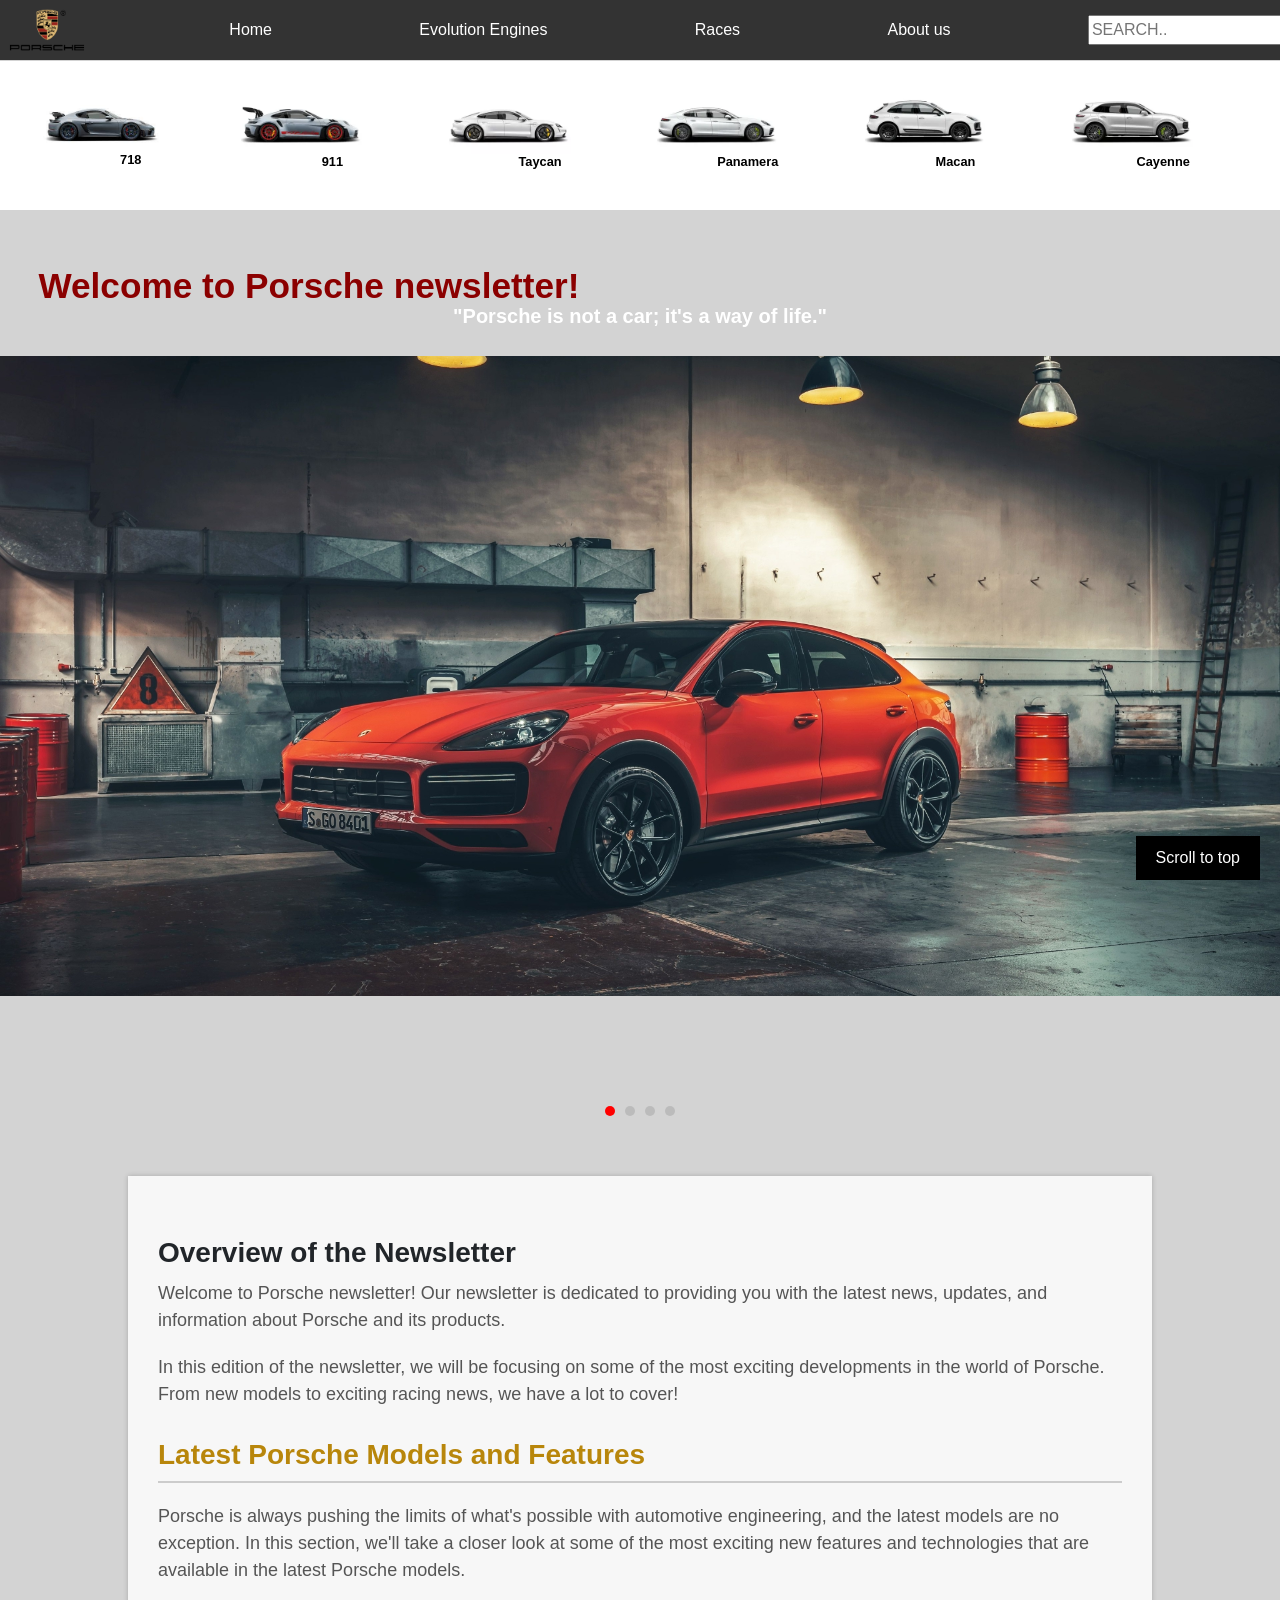
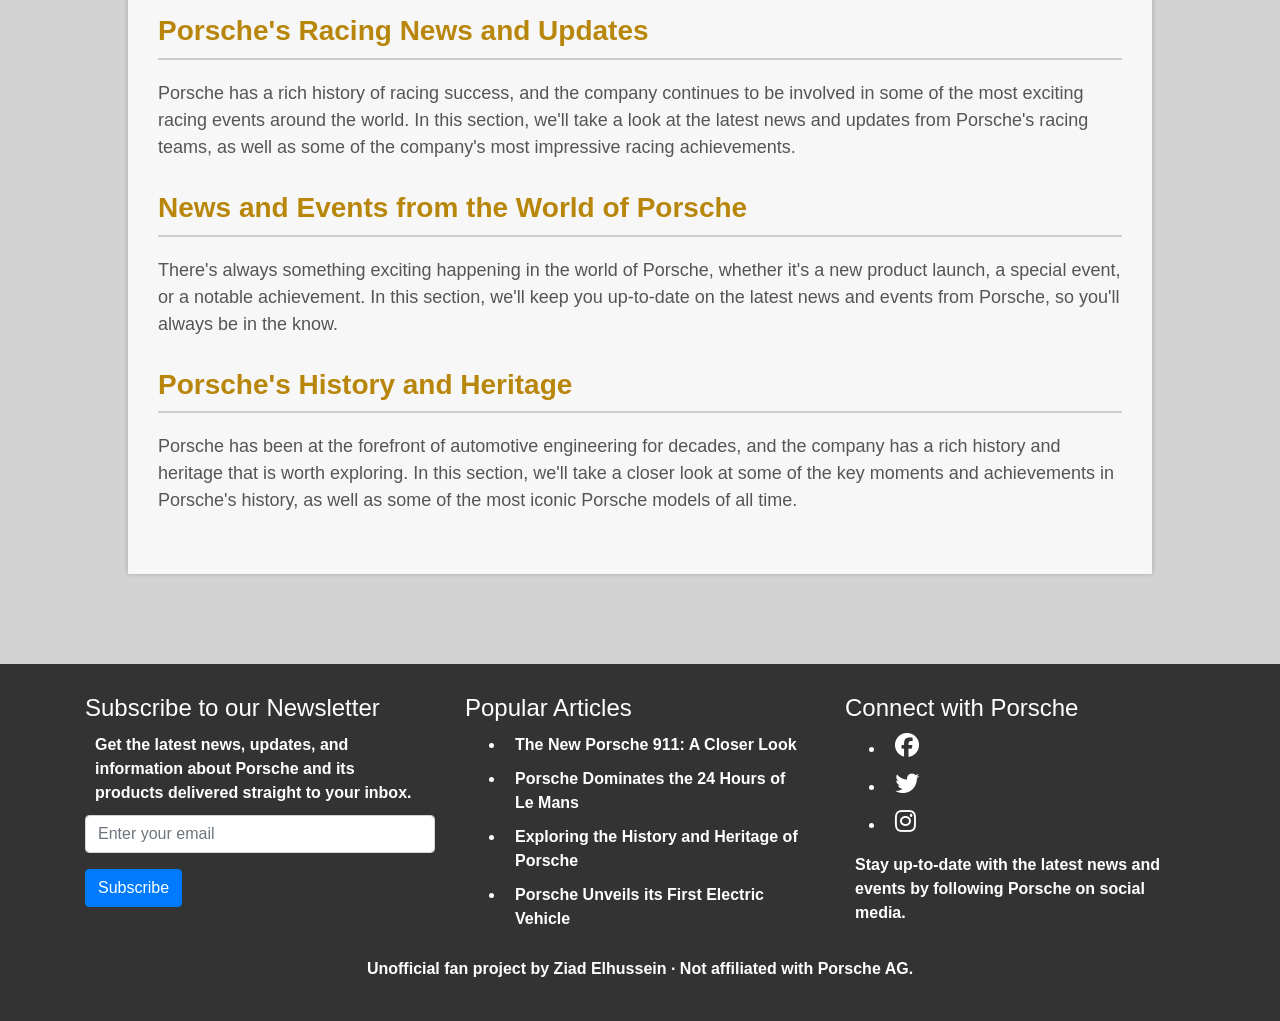
==== index.html @ feca322f "Porsche newsletter website: six pages with slideshow, racing news, engine history and 911 showcase" ====
<!Doctype HTML>
<HTML lang="en">
<head>
<meta name="view port" content="width=device-width,initial scale=1">
<!--Title of page-->
 <title>Porsche Newsletter</title>
<!-- Required meta tags -->
<meta charset="utf-8">
<meta name="viewport" content="width=device-width, initial-scale=1, shrink-to-fit=no">
<!-- Bootstrap CSS -->
    <link rel="stylesheet" href="https://cdn.jsdelivr.net/npm/bootstrap@4.1.3/dist/css/bootstrap.min.css" integrity="sha384-MCw98/SFnGE8fJT3GXwEOngsV7Zt27NXFoaoApmYm81iuXoPkFOJwJ8ERdknLPMO" crossorigin="anonymous">
<!-- jQuery first, then Popper.js, then Bootstrap JS -->
    <script src="https://code.jquery.com/jquery-3.3.1.slim.min.js" integrity="sha384-q8i/X+965DzO0rT7abK41JStQIAqVgRVzpbzo5smXKp4YfRvH+8abtTE1Pi6jizo" crossorigin="anonymous"></script>
    
    <script src="https://cdn.jsdelivr.net/npm/bootstrap@4.1.3/dist/js/bootstrap.min.js" integrity="sha384-ChfqqxuZUCnJSK3+MXmPNIyE6ZbWh2IMqE241rYiqJxyMiZ6OW/JmZQ5stwEULTy" crossorigin="anonymous"></script>
    <script src="index.js"></script>
<!-- External Stylesheet-->
    <link rel="stylesheet" href="index.css">
<!--Icons-->
    <link rel="stylesheet" href="https://cdnjs.cloudflare.com/ajax/libs/font-awesome/6.2.1/css/all.min.css" integrity="sha512-MV7K8+y+gLIBoVD59lQIYicR65iaqukzvf/nwasF0nqhPay5w/9lJmVM2hMDcnK1OnMGCdVK+iQrJ7lzPJQd1w==" crossorigin="anonymous" referrerpolicy="no-referrer" >
</head>	
            
 <body>
  <!--navigation bar-->
  <nav>
    <div class="logo">
      <img src="images/logo.png" alt="Logo image">
    </div>
    <div class="nav_bar">
      <a href="index.html">Home</a>
    </div>
    <div class="nav_bar">
      <a href="engines.html">Evolution Engines</a>
    </div>
    <div class="nav_bar">
      <a href="races.html">Races</a>
    </div>
    <div class="nav_bar">
      <a href="aboutus.html">About us</a>
    </div>
    <div class="search_bar">
      <input type="text" placeholder="SEARCH..">
    </div>
  </nav>
  <!--header section-->
  <header>
    <div class="header_image_box">
      <a href="comingsoon.html"><img src="images/718.jpg" alt="718 image"></a>
      <p>718</p>
    </div>
    <div class="header_image_box">
      <a href="911.html"><img src="images/911.webp" alt="911 image"></a>
      <p>911</p>
    </div>
    <div class="header_image_box">
      <a href="comingsoon.html"><img src="images/tycan.webp" alt="Taycan image"></a>
      <p>Taycan</p>
    </div>
    <div class="header_image_box">
      <a href="comingsoon.html"><img src="images/panamera.webp" alt="panamera image"></a>
      <p>Panamera</p>
    </div>
    <div class="header_image_box">
      <a href="comingsoon.html"><img src="images/macan.webp" alt="macan image"></a>
      <p>Macan</p>
    </div>
    <div class="header_image_box">
      <a href="comingsoon.html"><img src="images/cayenne.webp" alt="cayenne image"></a>
      <p>Cayenne</p>
    </div>
  </header>
  <!--main content-->
  <div class="word">
    <h1>Welcome to Porsche newsletter!</h1>
  </div>
  <section class="images">
    <img id="slideshow" src="images/slide1.jpg" alt="slide show images">
    <div id="indicator-container"></div>
    <div class="images_text">
      <a>"Porsche is not a car; it's a way of life."</a>
    </div>
  </section>
     
<main>
  <!--overview of newsletter-->
  <section id="overview">
    <h2>Overview of the Newsletter</h2>
    <div class="overview_content">
      <!--welcome message-->
      Welcome to Porsche newsletter! Our newsletter is dedicated to providing you with the latest news, updates, and information about Porsche and its products.
    </div>
    <div class="overview_content">
      In this edition of the newsletter, we will be focusing on some of the most exciting developments in the world of Porsche. From new models to exciting racing news, we have a lot to cover!
    </div>
    <h2><a href="index.html">Latest Porsche Models and Features</a></h2>
    <div class="model_content">
      Porsche is always pushing the limits of what's possible with automotive engineering, and the latest models are no exception. In this section, we'll take a closer look at some of the most exciting new features and technologies that are available in the latest Porsche models.
    </div>
    <h2><a href="races.html">Porsche's Racing News and Updates</a></h2>
    <div class="race_content">
      Porsche has a rich history of racing success, and the company continues to be involved in some of the most exciting racing events around the world. In this section, we'll take a look at the latest news and updates from Porsche's racing teams, as well as some of the company's most impressive racing achievements.
    </div>
    <h2><a href="comingsoon.html">News and Events from the World of Porsche</a></h2>
    <div class="news_content">
      There's always something exciting happening in the world of Porsche, whether it's a new product launch, a special event, or a notable achievement. In this section, we'll keep you up-to-date on the latest news and events from Porsche, so you'll always be in the know.
    </div>
    <h2><a href="aboutus.html">Porsche's History and Heritage</a></h2>
    <div class="history_content">
      Porsche has been at the forefront of automotive engineering for decades, and the company has a rich history and heritage that is worth exploring. In this section, we'll take a closer look at some of the key moments and achievements in Porsche's history, as well as some of the most iconic Porsche models of all time.
    </div>
  </section>
  <!--scroll to the top button-->
  <button id="scrollfun">Scroll to top</button>
</main>
            
  <!--footer section-->
<footer>
  <div class="container">
    <div class="row">
      <!--subscription form -->
      <div class="col-md-4">
        <h4>Subscribe to our Newsletter</h4>
        <a>Get the latest news, updates, and information about Porsche and its products delivered straight to your inbox.</a>
        <form action="#" method="post">
          <div class="form-group">
            <input type="email" class="form-control" placeholder="Enter your email">
          </div>
          <button type="submit" class="btn btn-primary">Subscribe</button>
        </form>
      </div>
  <!--links -->
  <div class="col-md-4">
    <h4>Popular Articles</h4>
    <ul>
      <li><a href="911.html">The New Porsche 911: A Closer Look</a></li>
      <li><a href="races.html">Porsche Dominates the 24 Hours of Le Mans</a></li>
      <li><a href="aboutus.html">Exploring the History and Heritage of Porsche</a></li>
      <li><a href="comingsoon.html">Porsche Unveils its First Electric Vehicle</a></li>
    </ul>
  </div>
  <!--social media links -->
  <div class="col-md-4">
    <h4>Connect with Porsche</h4>
    <ul class="social-icons">
      <li><a href="comingsoon.html"><i class="fa-brands fa-facebook"></i></a></li>
      <li><a href="comingsoon.html"><i class="fa-brands fa-twitter"></i></a></li>
      <li><a href="comingsoon.html"><i class="fa-brands fa-instagram"></i></a></li>
    </ul>
    <a>Stay up-to-date with the latest news and events by following Porsche on social media.</a>
  </div>
</div>
<!--footer Text-->
<div class="row">
  <div class="col-md-12">
    <a class="text-center">Unofficial fan project by Ziad Elhussein · Not affiliated with Porsche AG.</a>
  </div>
</div>
  </div>
</footer>
</body>   
</HTML>
---- index.css ----
/* Navigation bar styles */
nav {
 background-color: #333; 
 height: 60px; 
 display: flex; 
 justify-content: space-between; 
 align-items: center; 
 margin-bottom: 1px; 
}

/* Navigation links styles */
nav a {
 color: white; 
 text-decoration: none; 
 font-size: 16px; 
 padding: 10px; 
 border-radius: 5px; 
}

/* Navigation link hover styles */
nav a:hover {
 background-color: darkgrey; 
 color: darkred; 
}

/* Search bar styles */
.search_bar {
 display: flex; 
 margin-right: 5%; 
 width: 10%; 
}

/* Logo styles */
.logo img {
 float: left; 
 width: 90px; 
 height: 70px; 
 margin-top: 0; 
 margin-left: 2px; 
}

/* Header styles */
header {
 display: flex; 
 align-items: center; 
 padding: 23px; 
 background-color: white; 
 margin-bottom: 1em; 
}

/* Header image box hover styles */
.header_image_box:hover {
 transform: scale(1.1); 
}

/* Header image styles */
.header_image_box img {
 display: inline-block; 
 width: 60%; 
 height: 30%; 
 margin-bottom: -2px; 
 margin-left: 20px; 
}

/* Paragraph styles */
p {
 font-size: 80%; 
 color: black; 
 font-weight: bold; 
 text-align: center; 
 margin-left: 20px; 
}

/* Style body section */
body {
 background-color: lightgray;
}

/* Style the overview section */
#overview {
 width: 80%;
 margin: auto;
 padding: 20px;
 background-color: #fff;
 box-shadow: 0px 0px 5px 0px rgba(0,0,0,0.2);
}

/* Style the content paragraphs */
.overview_content,
.model_content,
.race_content,
.news_content,
.history_content {
  font-size: 18px;
  line-height: 1.5;
  color: #555;
  margin-bottom: 30px;
}

/* Style the container divs for each content section */
.model_content,
.race_content,
.news_content,
.history_content {
  border-top: 2px solid #ccc;
  padding-top: 20px;
}

/* Add some padding to the top and bottom of the page */
main {
 padding-top: 50px;
 padding-bottom: 50px;
}

/* This is the container that holds the entire slideshow */
#slideshow-container {
display: flex;
align-items: center;
justify-content: center;
height: 100vh;
}

/* Style the slideshow itself */
#slideshow {
max-width: 100%;
max-height: 100%;
object-fit: contain;
display: block;
margin-left: 0px;
margin-right: 0px;
}

/* Style the container that holds the dot indicators for the slideshow */
#indicator-container {
position: absolute;
bottom: 0;
left: 0;
right: 0;
display: flex;
align-items: center;
justify-content: center;
margin: 10px 0;
z-index: 1;
width: 100%;
}

/* Style the dot indicators */
.dot {
height: 10px;
width: 10px;
margin: 0 5px;
border-radius: 50%;
background-color: #bbb;
transition: background-color 0.3s ease;
cursor: pointer;
}

/* Style the active dot indicator */
.active {
background-color: red;
}

/* Style the images and text */
.images {
position: relative;
height: 100vh;
overflow: hidden;
}

/* Style images in the slideshow */
.images img {
position: absolute;
top: 0;
width: 100%;
height: 100%;
object-fit: cover;
z-index: 1;
margin-left: -1px;
}

/* Style the text overlay on top of the images */
.images_text {
position:absolute;
top: 10%;
left: 50%;
transform: translate(-50%, -50%);
width: 100%;
font-weight: 600;
text-align: center;
color: white;
padding: 20px;
box-sizing: border-box;
z-index: 2;
font-size: 20px;
}

/* Style h1 */
h1 {
position:absolute;
font-weight: 600;
text-align: center;
color: darkred;
font-size: 220%;
margin: 3%;
}

/* Style h2 */
h2 {
 font-size: 28px;
 font-weight: bold;
 margin-top: 30px;
 margin-bottom: 10px;
}

/* Style the overview paragraph text */
.overview_content {
 font-size: 18px;
 line-height: 1.5;
 margin-bottom: 20px;
}

/* Style the overview section */
#overview {
 background-color: #f7f7f7;
 padding: 30px;
 margin-bottom: 40px;
  
}

/* Styles the link in the overview section */
#overview a {
 color: darkgoldenrod; 
 text-decoration: none; 
}

/* Styles the hover state of the anchor tags in overview section */
#overview a:hover {
 color: darkred; 
 text-decoration: underline; 
}

/* Styles the scroll to top button */
#scrollfun {
 position: fixed; 
 bottom: 20px; 
 right: 20px; 
 z-index: 9999; 
 background-color: black; 
 color: white; 
 border: none; 
 padding: 10px 20px; 
 font-size: 16px; 
 cursor: pointer; 
}

/* Styles the hover state of the scroll to top button */
#scrollfun:hover {
  background-color: lightblue; 
}

/* Styles the footer */
footer {
 background-color: #333;
 color: white;
 padding: 30px 0;
 display: flex;
 justify-content: space-between;
}

/* Styles the links in the footer */
footer a {
 color: white;
 text-decoration: none;
 font-weight: bold;
 margin: 10px;
 display: block;
}

/* Changes the text color of the link on hover */
footer a:hover {
 color: #aaa;
}

/* Column Styles */
.col-8 {
 text-align: center;
}
.col-2, .col-1 {
 text-align: center;
 display: flex;
 flex-direction: column;
 justify-content: center;
}
.col-2 a, .col-1 a {
 margin: 5px 0;
}

/* Follow Us Icons Styles */
.iconss {
 display: flex;
 justify-content: center;
 align-items: center;
}
.iconss a {
 color: white;
 font-size: 24px;
 margin-right: 10px;
 transition: all 0.3s ease-in-out;
}
.iconss a:hover {
 color: #aaa;
}
.fa-brands {
 font-size: 24px;
}
.fa-instagram:hover {
 color: #e4405f;
}
.fa-facebook:hover {
 color: #3b5998;
}
.fa-twitter:hover {
 color: #1da1f2;
}
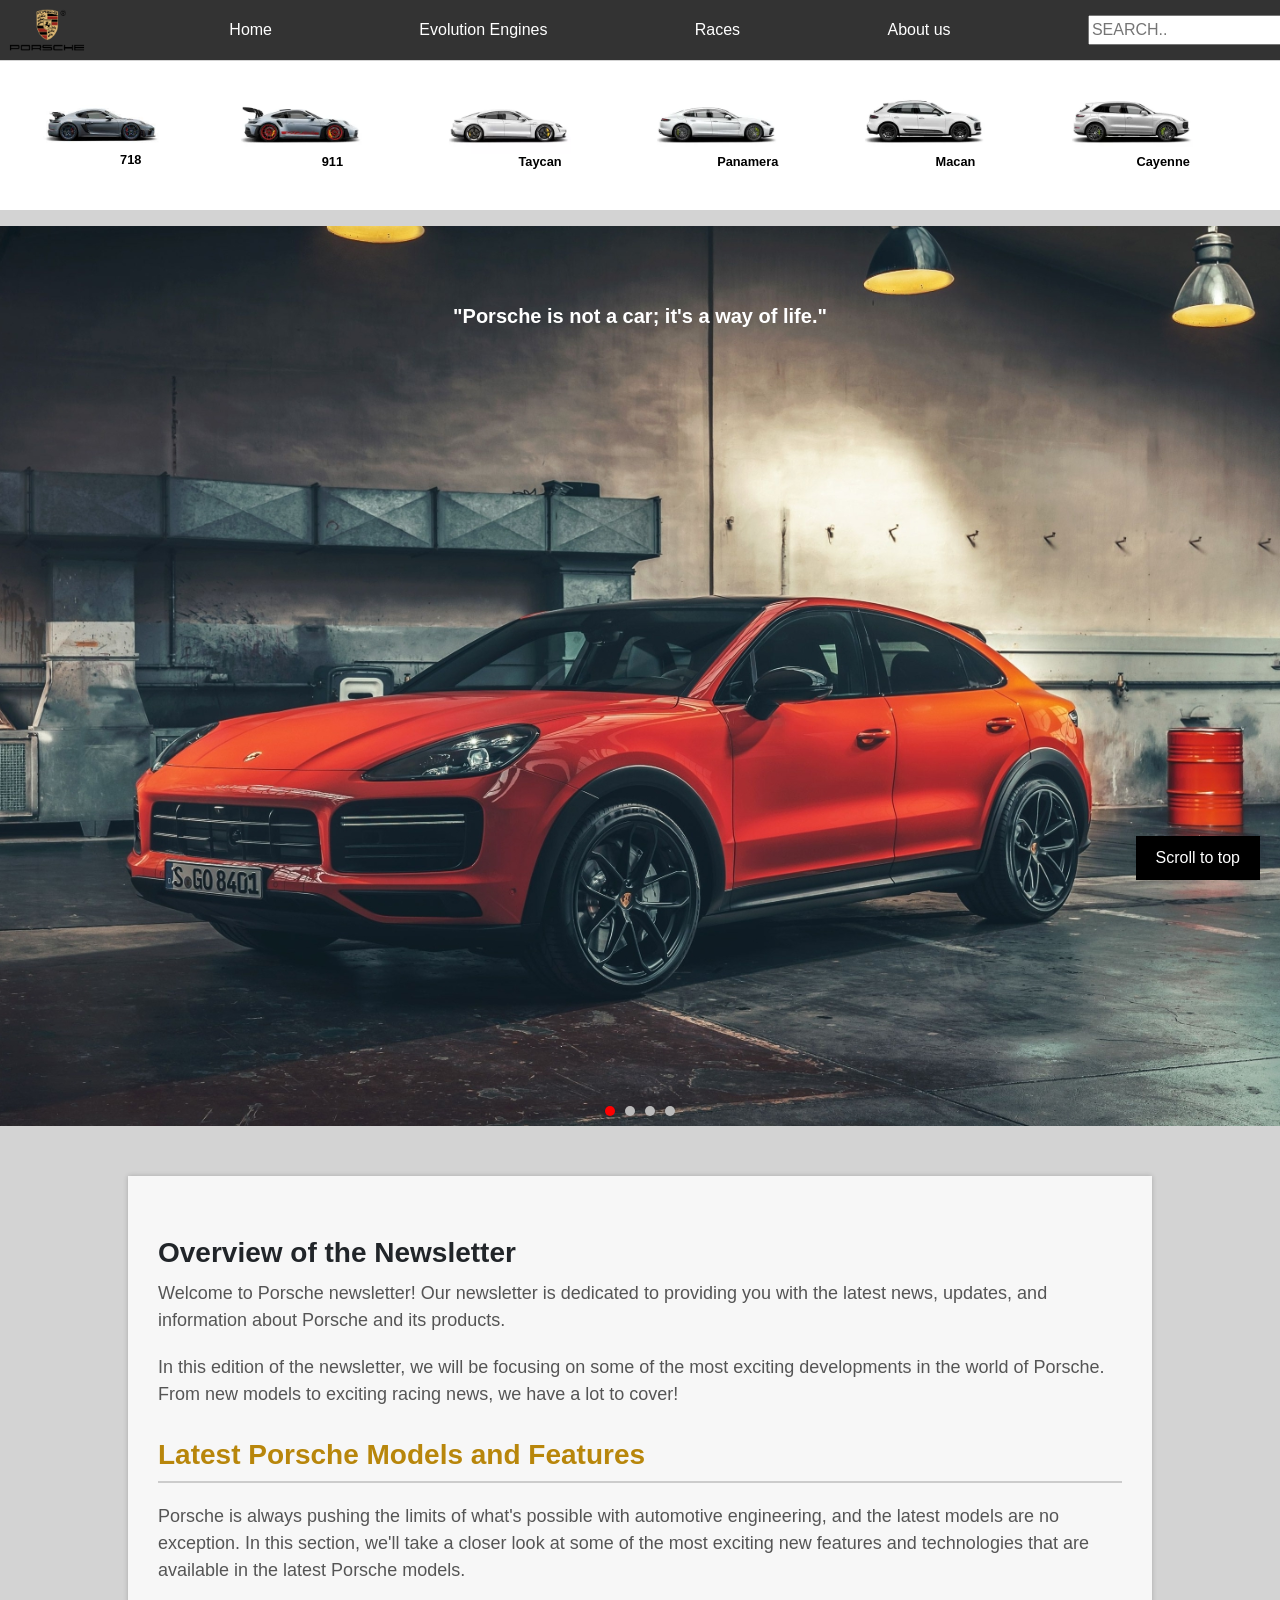
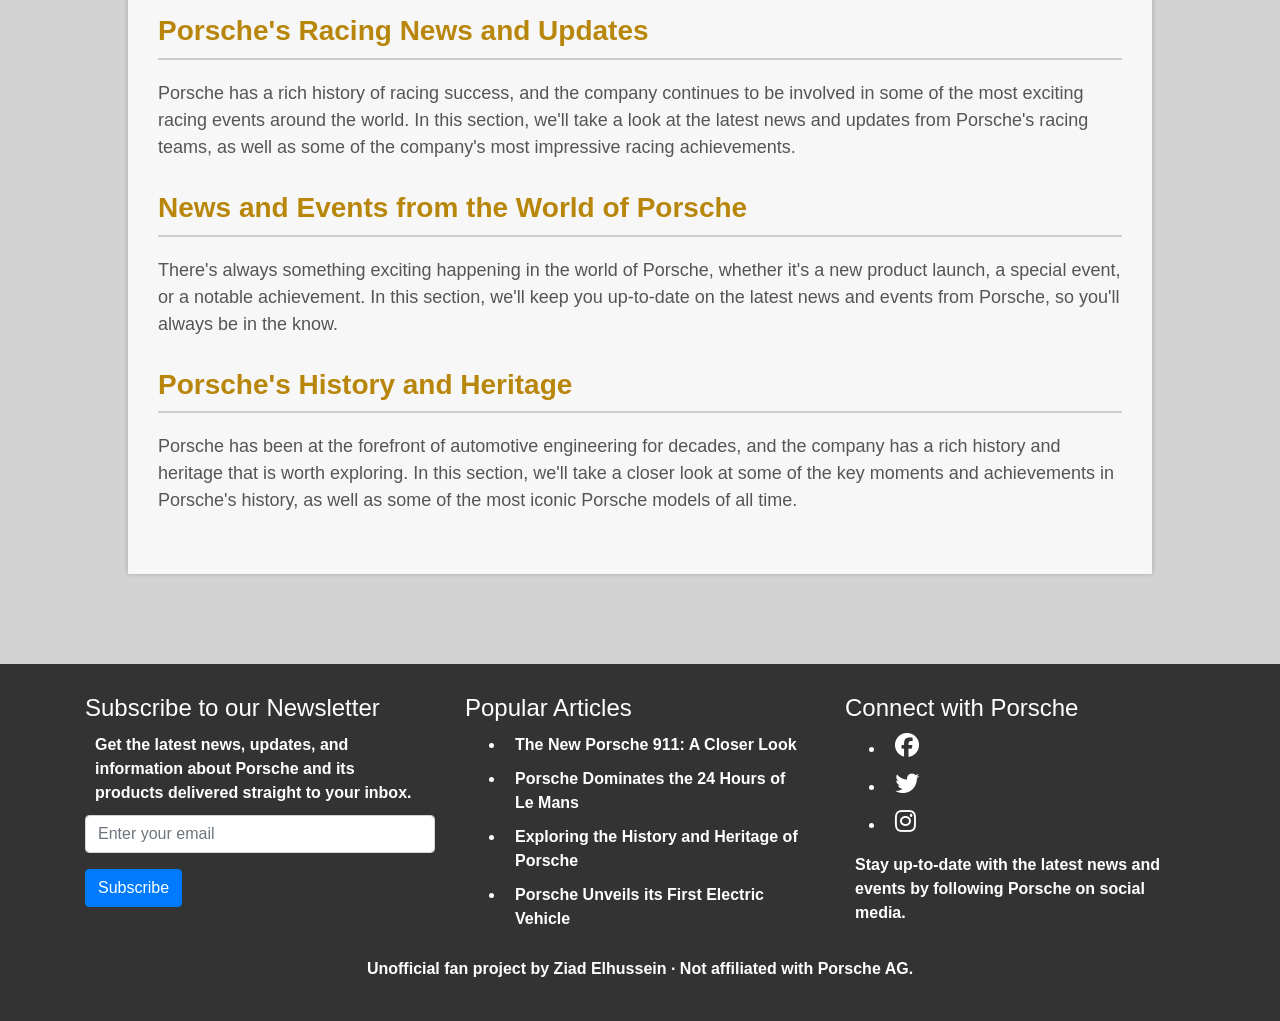
==== commit 6a0c1faa: "Fix homepage hero: remove overlapping heading and make slideshow fill the frame" ====
--- a/index.html
+++ b/index.html
@@ -70,9 +70,6 @@
     </div>
   </header>
   <!--main content-->
-  <div class="word">
-    <h1>Welcome to Porsche newsletter!</h1>
-  </div>
   <section class="images">
     <img id="slideshow" src="images/slide1.jpg" alt="slide show images">
     <div id="indicator-container"></div>
--- a/index.css
+++ b/index.css
@@ -124,7 +124,7 @@
 #slideshow {
 max-width: 100%;
 max-height: 100%;
-object-fit: contain;
+object-fit: cover;
 display: block;
 margin-left: 0px;
 margin-right: 0px;
